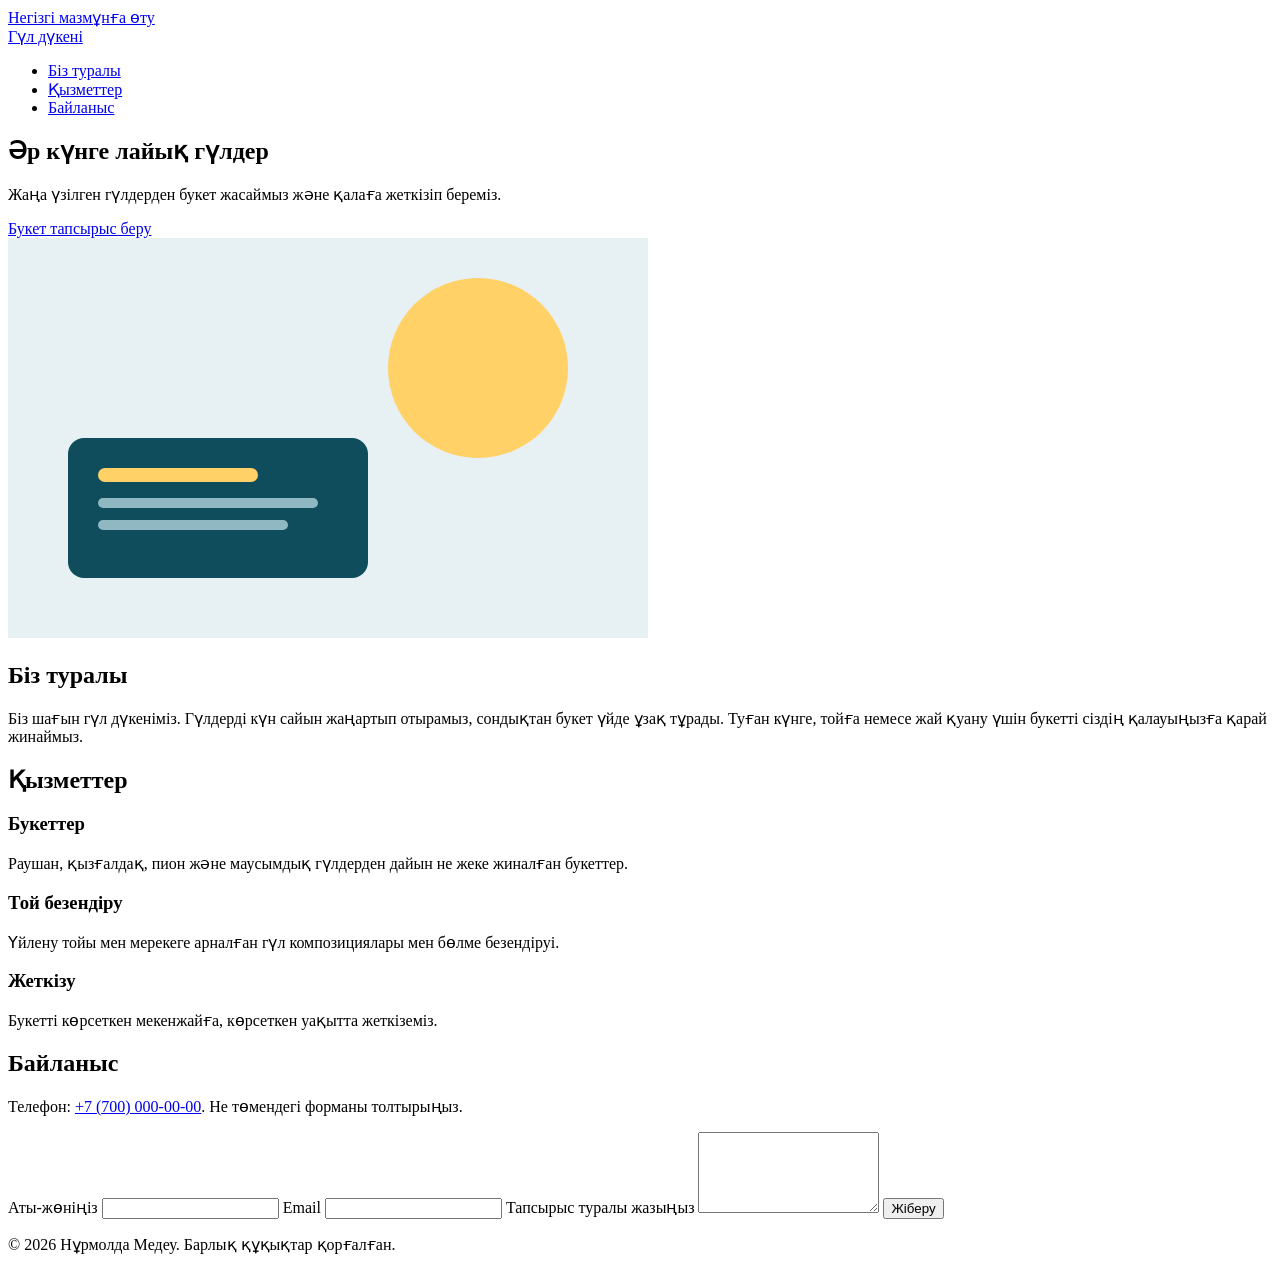
==== index.html @ ee0ee9f1 "Rename index .html to index.html" ====
<!DOCTYPE html>
<html lang="kk">
<head>
  <meta charset="UTF-8">
  <meta name="viewport" content="width=device-width, initial-scale=1">
  <title>Гүл дүкені — букеттер мен гүл композициялары</title>
  <meta name="description" content="Гүл дүкені: жаңа үзілген гүлдерден жасалған букеттер, той композициялары және үйге жеткізу.">
  <link rel="icon" href="favicon.svg" type="image/svg+xml">
  <link rel="stylesheet" href="style.css">
</head>
<body>
  <a class="skip" href="#main">Негізгі мазмұнға өту</a>

  <header class="site-header">
    <div class="container bar">
      <a class="logo" href="#top">Гүл дүкені</a>
      <nav aria-label="Негізгі мәзір">
        <ul>
          <li><a href="#about">Біз туралы</a></li>
          <li><a href="#advantages">Қызметтер</a></li>
          <li><a href="#contacts">Байланыс</a></li>
        </ul>
      </nav>
    </div>
  </header>

  <main id="main">
    <section class="hero container" id="top">
      <div>
        <h1>Әр күнге лайық гүлдер</h1>
        <p>Жаңа үзілген гүлдерден букет жасаймыз және қалаға жеткізіп береміз.</p>
        <a class="btn" href="#contacts">Букет тапсырыс беру</a>
      </div>
      <img src="images/hero.svg" alt="Қызыл, қызғылт және ашық қызғылт үш қызғалдақ букеті" width="640" height="400">
    </section>

    <section class="container" id="about">
      <h2>Біз туралы</h2>
      <p>Біз шағын гүл дүкеніміз. Гүлдерді күн сайын жаңартып отырамыз, сондықтан букет үйде ұзақ тұрады. Туған күнге, тойға немесе жай қуану үшін букетті сіздің қалауыңызға қарай жинаймыз.</p>
    </section>

    <section class="container" id="advantages">
      <h2>Қызметтер</h2>
      <div class="grid">
        <article>
          <h3>Букеттер</h3>
          <p>Раушан, қызғалдақ, пион және маусымдық гүлдерден дайын не жеке жиналған букеттер.</p>
        </article>
        <article>
          <h3>Той безендіру</h3>
          <p>Үйлену тойы мен мерекеге арналған гүл композициялары мен бөлме безендіруі.</p>
        </article>
        <article>
          <h3>Жеткізу</h3>
          <p>Букетті көрсеткен мекенжайға, көрсеткен уақытта жеткіземіз.</p>
        </article>
      </div>
    </section>

    <section class="container" id="contacts">
      <h2>Байланыс</h2>
      <p>Телефон: <a href="tel:+77000000000">+7 (700) 000-00-00</a>. Не төмендегі форманы толтырыңыз.</p>
      <form action="#" method="post">
        <label for="name">Аты-жөніңіз</label>
        <input id="name" name="name" type="text" autocomplete="name" required>

        <label for="email">Email</label>
        <input id="email" name="email" type="email" autocomplete="email" required>

        <label for="message">Тапсырыс туралы жазыңыз</label>
        <textarea id="message" name="message" rows="5" required></textarea>

        <button class="btn" type="submit">Жіберу</button>
      </form>
    </section>
  </main>

  <footer class="site-footer">
    <div class="container">
      <p>&copy; 2026 Нұрмолда Медеу. Барлық құқықтар қорғалған.</p>
    </div>
  </footer>
</body>
</html>
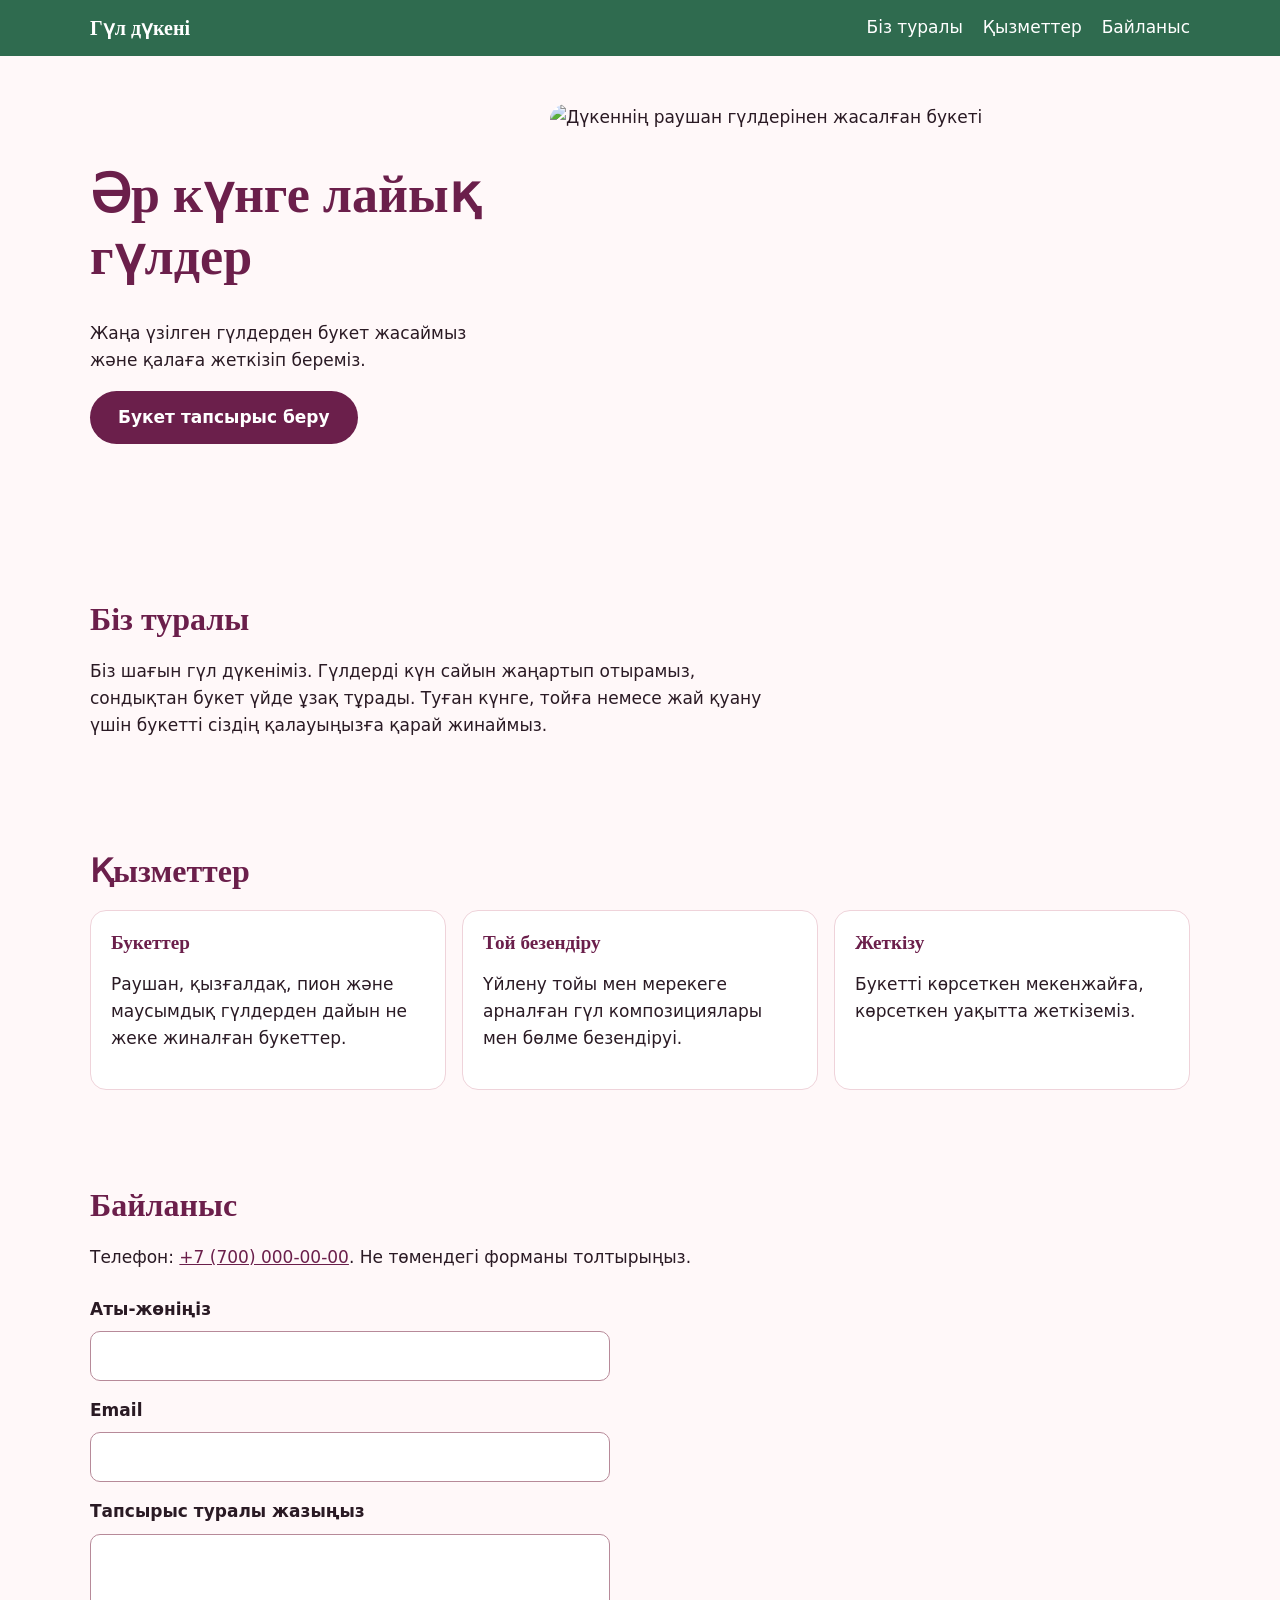
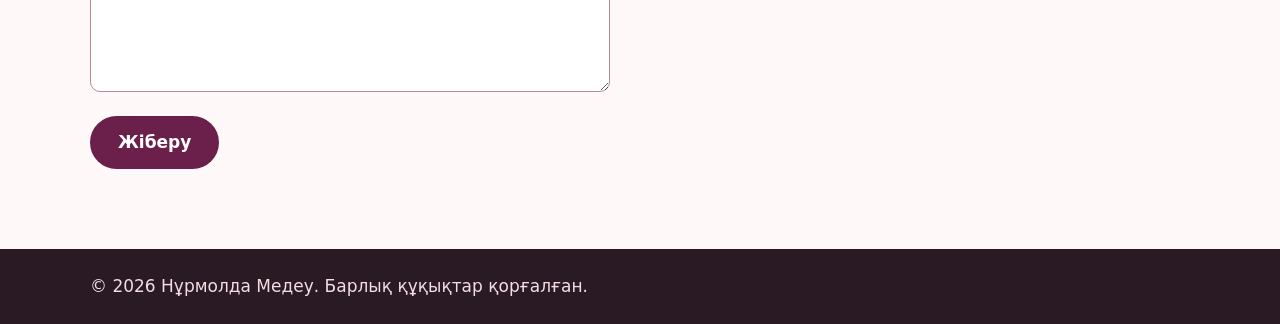
==== commit 22edaed1: "Update index.html" ====
--- a/index.html
+++ b/index.html
@@ -31,7 +31,7 @@
         <p>Жаңа үзілген гүлдерден букет жасаймыз және қалаға жеткізіп береміз.</p>
         <a class="btn" href="#contacts">Букет тапсырыс беру</a>
       </div>
-      <img src="images/hero.svg" alt="Қызыл, қызғылт және ашық қызғылт үш қызғалдақ букеті" width="640" height="400">
+      <img src="images/bouquet.jpg" alt="Дүкеннің раушан гүлдерінен жасалған букеті" width="640" height="400">
     </section>
 
     <section class="container" id="about">
--- a/style.css
+++ b/style.css
@@ -0,0 +1,44 @@
+:root{--ink:#2a1a24;--bg:#fff8f9;--plum:#6b1f4b;--leaf:#2f6b4f;--petal:#f2a7b8;--line:#efd3da}
+*{box-sizing:border-box}
+html{scroll-behavior:smooth}
+body{margin:0;font:1.0625rem/1.6 system-ui,-apple-system,"Segoe UI",Roboto,sans-serif;color:var(--ink);background:var(--bg)}
+h1,h2,h3{font-family:Georgia,"Times New Roman",serif;line-height:1.2;margin:0 0 .6em;color:var(--plum)}
+h1{font-size:clamp(2rem,6vw,3.25rem)}
+h2{font-size:clamp(1.5rem,4vw,2rem)}
+p{max-width:65ch}
+img{max-width:100%;height:auto;display:block;border-radius:16px}
+a{color:var(--plum)}
+:focus-visible{outline:3px solid var(--leaf);outline-offset:2px}
+.container{width:min(1100px,100% - 2rem);margin-inline:auto}
+section.container{padding-block:3rem}
+.skip{position:absolute;left:-999px}
+.skip:focus{left:1rem;top:1rem;background:#fff;padding:.5rem;z-index:10}
+
+.site-header{background:var(--leaf);position:sticky;top:0;z-index:5}
+.bar{display:flex;flex-wrap:wrap;gap:.5rem 1.5rem;align-items:center;justify-content:space-between;padding-block:.75rem}
+.logo{color:#fff;font-family:Georgia,serif;font-weight:700;text-decoration:none;font-size:1.25rem}
+nav ul{display:flex;flex-wrap:wrap;gap:.25rem 1.25rem;list-style:none;margin:0;padding:0}
+nav a{color:#fff;text-decoration:none;padding:.25rem 0}
+nav a:hover{text-decoration:underline;text-decoration-color:var(--petal)}
+
+.hero{display:grid;gap:2rem;align-items:center;grid-template-columns:1fr}
+.btn{display:inline-block;background:var(--plum);color:#fff;font:inherit;font-weight:700;border:0;border-radius:999px;padding:.8rem 1.75rem;text-decoration:none;cursor:pointer}
+.btn:hover{background:#561840}
+
+.grid{display:grid;gap:1rem;grid-template-columns:1fr}
+article{background:#fff;border:1px solid var(--line);border-radius:16px;padding:1.25rem}
+article h3{font-size:1.2rem}
+
+form{display:grid;gap:.5rem;max-width:520px}
+label{font-weight:600;margin-top:.5rem}
+input,textarea{font:inherit;padding:.65rem .75rem;border:1px solid #b78a99;border-radius:10px;background:#fff;width:100%}
+form .btn{justify-self:start;margin-top:1rem}
+
+.site-footer{background:var(--ink);color:#f3dde3;padding-block:1.5rem;margin-top:2rem}
+.site-footer p{margin:0}
+
+@media (min-width:768px){
+  .hero{grid-template-columns:1fr 1fr}
+  .grid{grid-template-columns:repeat(3,1fr)}
+}
+@media (prefers-reduced-motion:reduce){html{scroll-behavior:auto}}
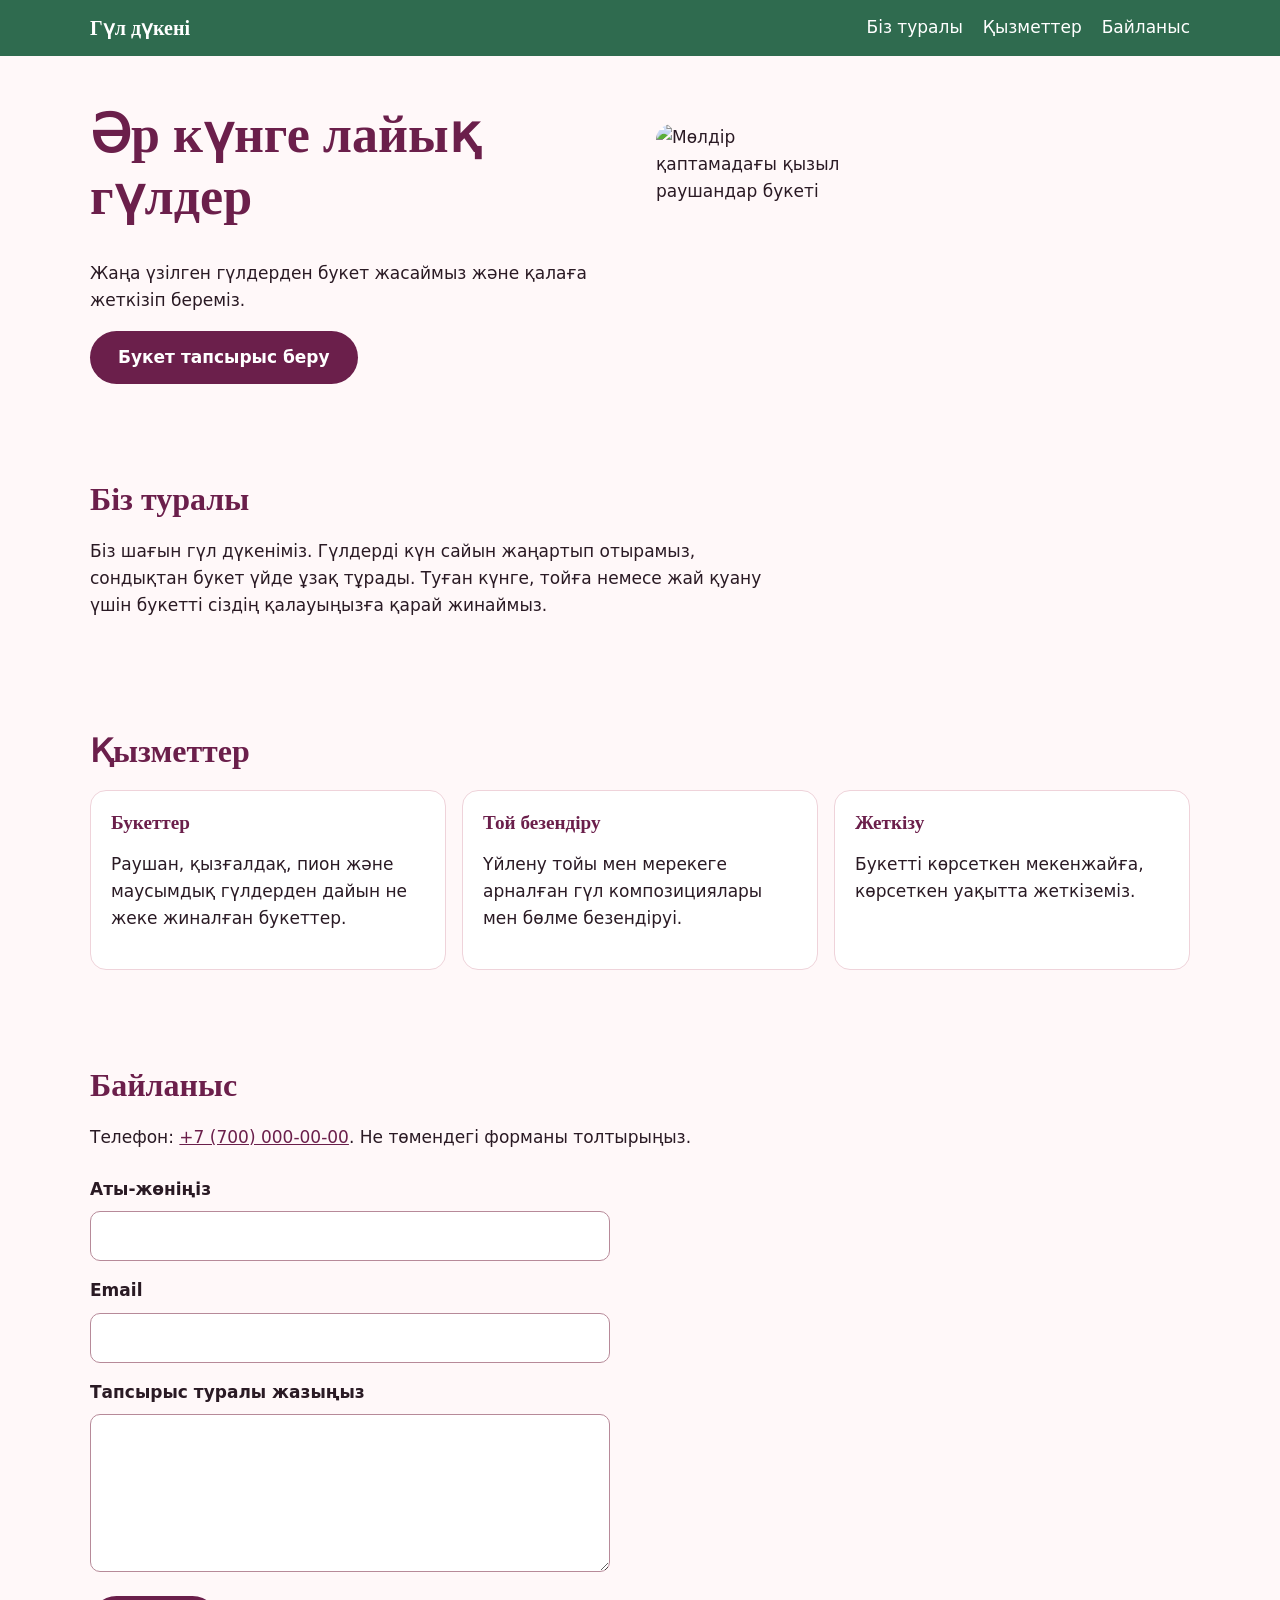
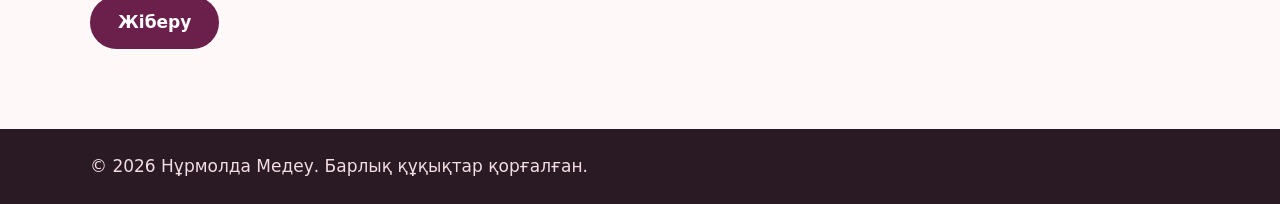
==== commit daf7c8ec: "Update index.html" ====
--- a/index.html
+++ b/index.html
@@ -31,7 +31,7 @@
         <p>Жаңа үзілген гүлдерден букет жасаймыз және қалаға жеткізіп береміз.</p>
         <a class="btn" href="#contacts">Букет тапсырыс беру</a>
       </div>
-      <img src="images/bouquet.jpg" alt="Дүкеннің раушан гүлдерінен жасалған букеті" width="640" height="400">
+      <img src="images/roses.jpg" alt="Мөлдір қаптамадағы қызыл раушандар букеті" width="192" height="240">
     </section>
 
     <section class="container" id="about">
